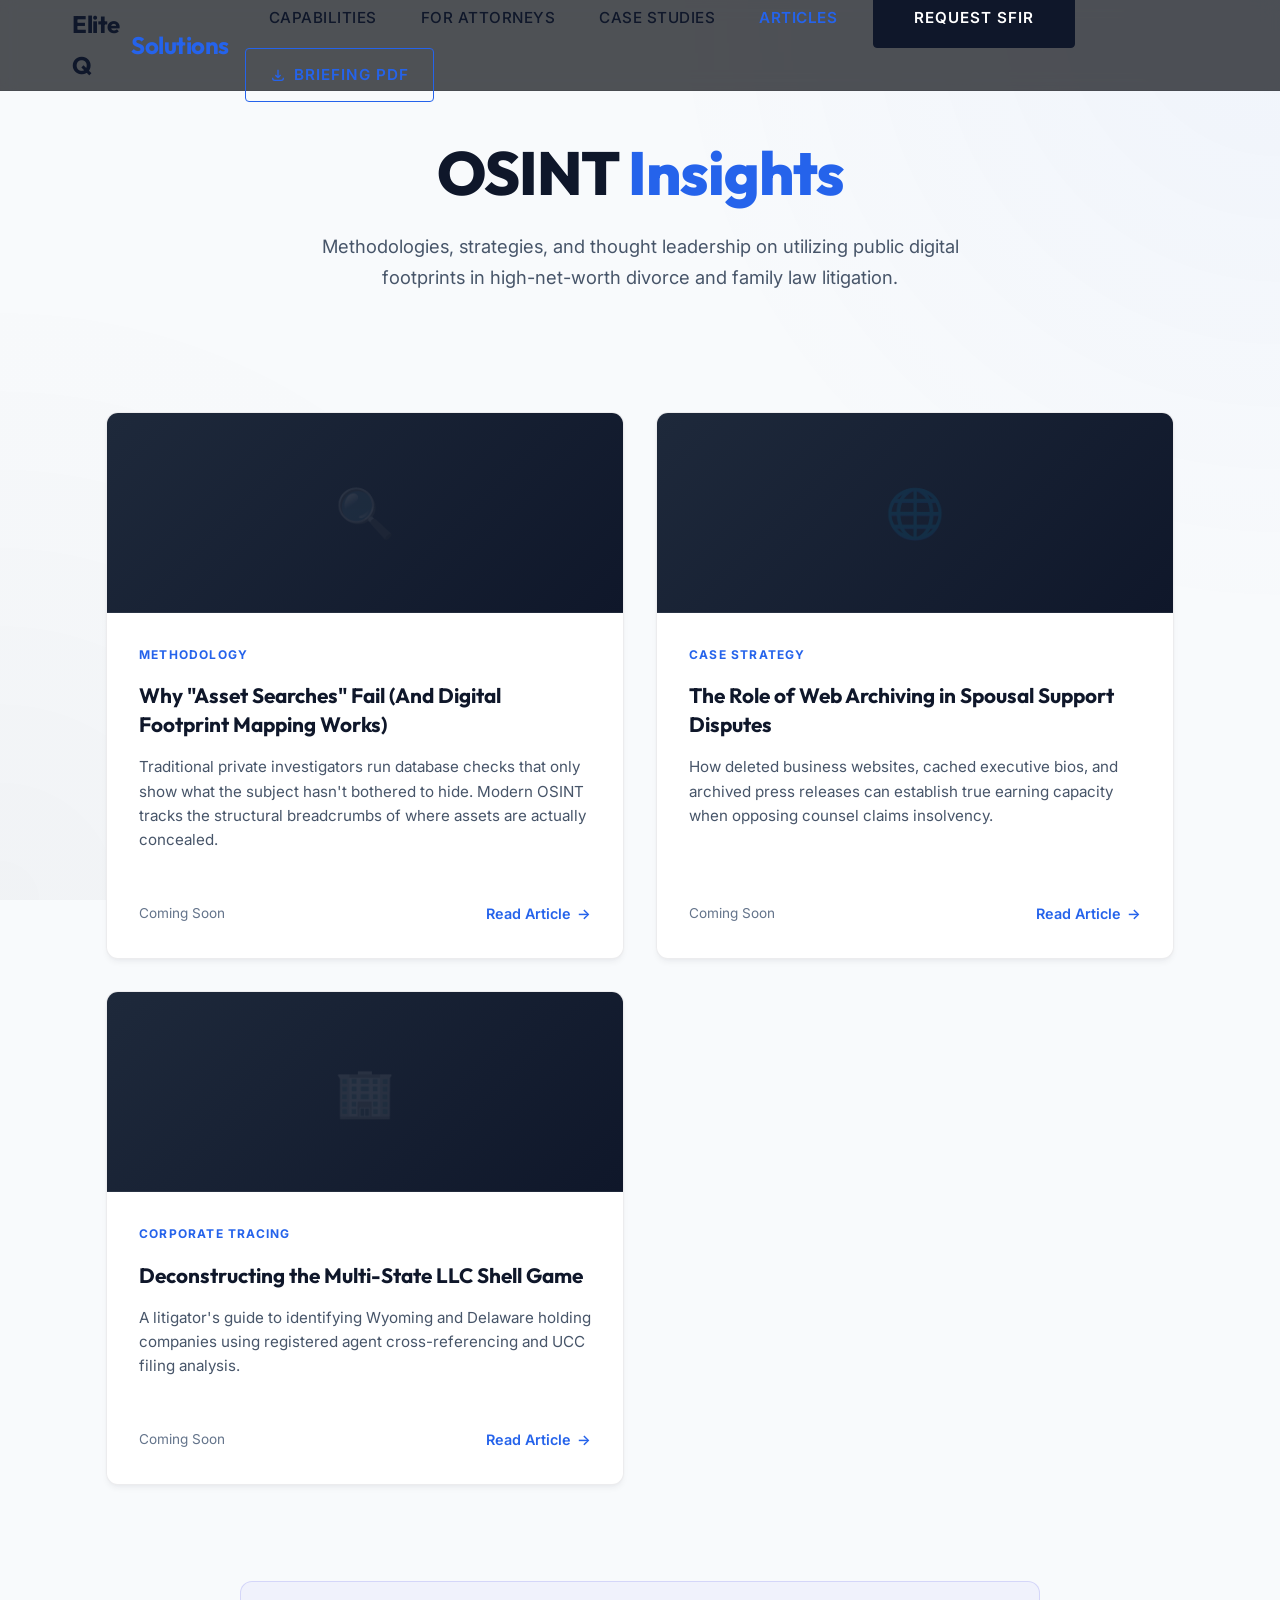
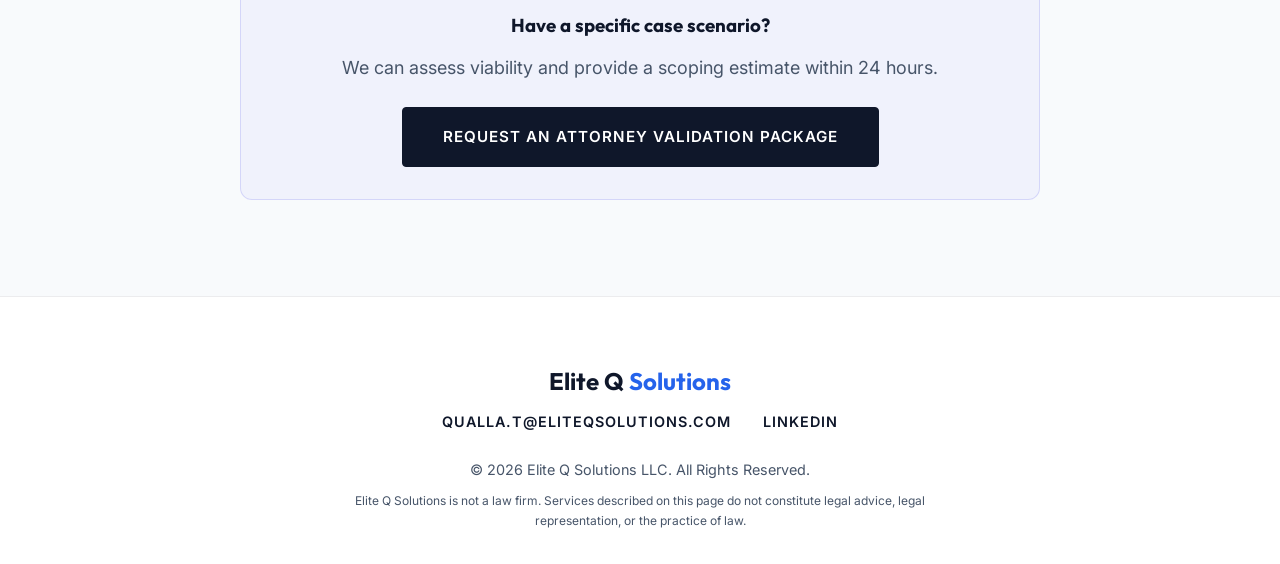
==== articles.html @ aae47a3d "Add Case Studies and Articles pages with global navigation update" ====
<!DOCTYPE html>
<html lang="en">
<head>
    <meta charset="UTF-8">
    <meta name="viewport" content="width=device-width, initial-scale=1.0">
    <title>Elite Q Solutions | Articles & Insights</title>
    <meta name="description" content="Insights, strategies, and methodologies on forensic OSINT, digital footprint mapping, and pre-litigation asset discovery for family law attorneys.">
    <meta name="robots" content="index, follow">
    <link rel="canonical" href="https://eliteqsolutions.com/articles.html">
    <meta property="og:type" content="website">
    <meta property="og:url" content="https://eliteqsolutions.com/articles.html">
    <meta property="og:title" content="Elite Q Solutions | Articles & Insights">
    <meta property="og:description" content="Insights, strategies, and methodologies on forensic OSINT, digital footprint mapping, and pre-litigation asset discovery.">
    <meta property="og:image" content="https://eliteqsolutions.com/images/EliteLogo.jpg">
    <link rel="preconnect" href="https://fonts.googleapis.com">
    <link href="https://fonts.googleapis.com/css2?family=Inter:wght@300;400;500;600;700&family=Outfit:wght@400;500;600;700;800&display=swap" rel="stylesheet">
    <link rel="stylesheet" href="styles.css">
    <style>
        .page-hero { padding: 140px 0 80px; text-align: center; }
        .page-hero h1 { font-size: clamp(2.5rem, 5vw, 3.8rem); line-height: 1.1; font-weight: 800; color: var(--text-main); margin-bottom: 1.5rem; letter-spacing: -1px; }
        .page-hero .sub { font-size: 1.15rem; color: var(--text-muted); max-width: 660px; margin: 0 auto 2.4rem; line-height: 1.7; }
        
        .articles-grid { display: grid; grid-template-columns: repeat(auto-fill, minmax(350px, 1fr)); gap: 2rem; max-width: 1100px; margin: 0 auto 6rem; padding: 0 1rem; }
        
        .article-card { background: var(--bg-surface); border: 1px solid var(--glass-border); border-radius: 12px; overflow: hidden; transition: all 0.3s ease; box-shadow: var(--card-shadow); display: flex; flex-direction: column; }
        .article-card:hover { transform: translateY(-5px); border-color: rgba(99,102,241,0.5); box-shadow: 0 15px 30px rgba(0,0,0,0.3); }
        
        .article-img { height: 200px; background: linear-gradient(135deg, #1e293b 0%, #0f172a 100%); display: flex; align-items: center; justify-content: center; font-size: 3rem; color: rgba(255,255,255,0.1); border-bottom: 1px solid rgba(255,255,255,0.05); }
        .article-content { padding: 2rem; flex-grow: 1; display: flex; flex-direction: column; }
        
        .article-tag { font-size: 0.75rem; font-weight: 700; color: var(--accent-primary); text-transform: uppercase; letter-spacing: 0.1em; margin-bottom: 1rem; }
        .article-title { font-size: 1.3rem; font-weight: 700; color: var(--accent-secondary); margin-bottom: 1rem; line-height: 1.4; }
        .article-excerpt { font-size: 0.95rem; color: var(--text-muted); line-height: 1.6; margin-bottom: 1.5rem; flex-grow: 1; }
        
        .article-footer { display: flex; justify-content: space-between; align-items: center; padding-top: 1.5rem; border-top: 1px solid rgba(255,255,255,0.05); margin-top: auto; }
        .article-date { font-size: 0.85rem; color: #64748b; }
        .read-more { font-size: 0.9rem; font-weight: 600; color: var(--accent-primary); text-decoration: none; display: flex; align-items: center; gap: 0.4rem; transition: gap 0.2s; }
        .article-card:hover .read-more { gap: 0.6rem; }
        
        .coming-soon-badge { display: inline-block; background: rgba(255,255,255,0.1); color: #fff; font-size: 0.7rem; padding: 0.2rem 0.6rem; border-radius: 999px; margin-left: 0.5rem; vertical-align: middle; }
    </style>
</head>
<body>
    <header class="glass-nav">
        <div class="container nav-content">
            <a href="/" class="logo" style="font-family: var(--font-heading); font-size: 1.5rem; font-weight: 700; color: var(--text-main); letter-spacing: -0.5px; text-decoration: none;">
                Elite Q <span style="color: var(--accent-primary);">Solutions</span>
            </a>
            <nav>
                <a href="/#services">Capabilities</a>
                <a href="attorneys.html">For Attorneys</a>
                <a href="case-studies.html">Case Studies</a>
                <a href="articles.html" style="color: var(--accent-primary); font-weight: 600;">Articles</a>
                <a href="#contact" class="btn-primary" style="margin-left: 2rem;">Request SFIR</a>
                <a href="Family_Law_OSINT_Briefing.html" target="_blank" class="btn-secondary" style="margin-left: 1rem; border: 1px solid var(--accent-primary); color: var(--accent-primary); padding: 0.8rem 1.5rem; display: inline-flex; align-items: center; gap: 0.5rem;">
                    <svg width="16" height="16" fill="none" stroke="currentColor" stroke-width="2" viewBox="0 0 24 24"><path d="M4 16v1a3 3 0 003 3h10a3 3 0 003-3v-1m-4-4l-4 4m0 0l-4-4m4 4V4"></path></svg>
                    Briefing PDF
                </a>
            </nav>
        </div>
    </header>

    <main>
        <section class="page-hero">
            <div class="container">
                <h1>OSINT <span class="highlight">Insights</span></h1>
                <p class="sub">Methodologies, strategies, and thought leadership on utilizing public digital footprints in high-net-worth divorce and family law litigation.</p>
            </div>
        </section>

        <section class="articles-grid">
            <!-- Article 1 -->
            <article class="article-card">
                <div class="article-img">🔍</div>
                <div class="article-content">
                    <div class="article-tag">Methodology</div>
                    <h2 class="article-title">Why "Asset Searches" Fail (And Digital Footprint Mapping Works)</h2>
                    <p class="article-excerpt">Traditional private investigators run database checks that only show what the subject hasn't bothered to hide. Modern OSINT tracks the structural breadcrumbs of where assets are actually concealed.</p>
                    <div class="article-footer">
                        <span class="article-date">Coming Soon</span>
                        <a href="#" class="read-more">Read Article <span>→</span></a>
                    </div>
                </div>
            </article>

            <!-- Article 2 -->
            <article class="article-card">
                <div class="article-img">🌐</div>
                <div class="article-content">
                    <div class="article-tag">Case Strategy</div>
                    <h2 class="article-title">The Role of Web Archiving in Spousal Support Disputes</h2>
                    <p class="article-excerpt">How deleted business websites, cached executive bios, and archived press releases can establish true earning capacity when opposing counsel claims insolvency.</p>
                    <div class="article-footer">
                        <span class="article-date">Coming Soon</span>
                        <a href="#" class="read-more">Read Article <span>→</span></a>
                    </div>
                </div>
            </article>

            <!-- Article 3 -->
            <article class="article-card">
                <div class="article-img">🏢</div>
                <div class="article-content">
                    <div class="article-tag">Corporate Tracing</div>
                    <h2 class="article-title">Deconstructing the Multi-State LLC Shell Game</h2>
                    <p class="article-excerpt">A litigator's guide to identifying Wyoming and Delaware holding companies using registered agent cross-referencing and UCC filing analysis.</p>
                    <div class="article-footer">
                        <span class="article-date">Coming Soon</span>
                        <a href="#" class="read-more">Read Article <span>→</span></a>
                    </div>
                </div>
            </article>
        </section>
        
        <div style="text-align: center; margin: 0 auto 6rem; padding: 2rem; background: rgba(99,102,241,0.05); max-width: 800px; border-radius: 12px; border: 1px solid rgba(99,102,241,0.2);">
            <h3 style="color: var(--accent-secondary); margin-bottom: 1rem;">Have a specific case scenario?</h3>
            <p style="color: var(--text-muted); margin-bottom: 1.5rem;">We can assess viability and provide a scoping estimate within 24 hours.</p>
            <a href="attorneys.html" class="btn-primary">Request an Attorney Validation Package</a>
        </div>
    </main>

    <footer>
        <div class="container footer-content">
            <div class="footer-logo" style="font-family: var(--font-heading); font-weight: bold; margin-bottom: 0.5rem; font-size: 1.5rem; color: var(--text-main);">
                Elite Q <span style="color: var(--accent-primary);">Solutions</span>
            </div>
            <div class="social-links" style="display: flex; justify-content: center; gap: 2rem; margin-bottom: 1.5rem;">
                <a href="mailto:qualla.t@eliteqsolutions.com" style="color: var(--accent-secondary); font-weight: 600; text-decoration: none;">qualla.t@eliteqsolutions.com</a>
                <a href="https://linkedin.com/in/qualla-t" target="_blank" rel="noopener" aria-label="LinkedIn" style="color: var(--accent-secondary); font-weight: 600; text-decoration: none;">LinkedIn</a>
            </div>
            <p>&copy; 2026 Elite Q Solutions LLC. All Rights Reserved.</p>
            <p style="font-size:0.75rem;color:#475569;margin-top:0.5rem;max-width:600px;margin-left:auto;margin-right:auto;">Elite Q Solutions is not a law firm. Services described on this page do not constitute legal advice, legal representation, or the practice of law.</p>
        </div>
    </footer>
    <script src="script.js"></script>
</body>
</html>
---- styles.css ----
@import url('https://fonts.googleapis.com/css2?family=Inter:wght@300;400;500;600;700&family=Outfit:wght@400;500;600;700;800&display=swap');

/* =========================================
   Elite Q Solutions - Sleek Modern Design
   ========================================= */

:root {
    /* Color Palette - Modern Professional */
    --bg-base: #f8fafc;
    --bg-surface: #ffffff;
    --bg-alt: #f1f5f9;
    
    --text-main: #0f172a;
    --text-muted: #475569;
    
    --accent-primary: #2563eb; /* Royal Blue */
    --accent-secondary: #0f172a; /* Deep Slate */
    --alert-red: #dc2626;
    
    /* Shadows & Borders */
    --glass-border: rgba(15, 23, 42, 0.08);
    --soft-shadow: 0 10px 40px -10px rgba(15, 23, 42, 0.08);
    --card-shadow: 0 4px 6px -1px rgba(15, 23, 42, 0.05), 0 2px 4px -1px rgba(15, 23, 42, 0.03);
    
    /* Typography */
    --font-heading: 'Outfit', sans-serif;
    --font-body: 'Inter', sans-serif;
}

* {
    margin: 0;
    padding: 0;
    box-sizing: border-box;
}

body {
    background-color: var(--bg-base);
    color: var(--text-main);
    font-family: var(--font-body);
    line-height: 1.7;
    overflow-x: hidden;
    -webkit-font-smoothing: antialiased;
}

/* Background Effects - Sleek abstract */
body::before {
    content: '';
    position: fixed;
    top: 0; left: 0; right: 0; bottom: 0;
    background: radial-gradient(circle at top right, rgba(37, 99, 235, 0.04), transparent 40%),
                radial-gradient(circle at bottom left, rgba(15, 23, 42, 0.03), transparent 40%);
    z-index: -2;
    pointer-events: none;
}

/* Typography & Layout */
.container {
    max-width: 1200px;
    margin: 0 auto;
    padding: 0 2rem;
}

h1, h2, h3, h4 {
    font-family: var(--font-heading);
    line-height: 1.2;
    color: var(--accent-secondary);
}

h1 {
    font-size: clamp(2.5rem, 5vw, 4.5rem);
    font-weight: 700;
    letter-spacing: -0.5px;
    margin-bottom: 1.5rem;
}

h2 {
    font-size: clamp(2rem, 4vw, 3rem);
    font-weight: 600;
    margin-bottom: 1.5rem;
}

p {
    font-size: 1.125rem;
    color: var(--text-muted);
}

.highlight {
    color: var(--accent-primary);
}

/* Navigation */
.glass-nav {
    position: fixed;
    top: 0; left: 0; right: 0;
    background: rgba(255, 255, 255, 0.95);
    backdrop-filter: blur(8px);
    -webkit-backdrop-filter: blur(8px);
    border-bottom: 1px solid var(--glass-border);
    z-index: 1000;
    transition: all 0.3s ease;
}

.nav-content {
    display: flex;
    justify-content: space-between;
    align-items: center;
    height: 90px;
}

.logo {
    display: flex;
    align-items: center;
    text-decoration: none;
    font-family: var(--font-heading);
    font-size: 1.5rem;
    font-weight: 700;
    color: var(--accent-secondary);
    letter-spacing: 1px;
}

.logo span {
    color: var(--accent-primary);
}

nav a {
    color: var(--text-main);
    text-decoration: none;
    margin-left: 2.5rem;
    font-size: 0.95rem;
    font-weight: 500;
    letter-spacing: 0.5px;
    transition: color 0.3s ease;
    text-transform: uppercase;
}

nav a:hover {
    color: var(--accent-primary);
}

/* Buttons */
.btn-primary, .btn-secondary {
    display: inline-block;
    padding: 1rem 2.5rem;
    border-radius: 4px;
    font-weight: 600;
    font-size: 0.95rem;
    text-transform: uppercase;
    letter-spacing: 1px;
    text-decoration: none;
    transition: all 0.4s ease;
    cursor: pointer;
    border: none;
}

.btn-primary {
    background: var(--accent-secondary);
    color: #ffffff;
    border: 1px solid var(--accent-secondary);
}

.btn-primary:hover {
    background: var(--accent-primary);
    border-color: var(--accent-primary);
    transform: translateY(-2px);
    box-shadow: 0 10px 20px rgba(37, 99, 235, 0.2);
}

.btn-secondary {
    background: transparent;
    color: var(--accent-secondary);
    border: 1px solid var(--accent-secondary);
}

.btn-secondary:hover {
    background: var(--bg-alt);
}

.w-100 {
    width: 100%;
}

/* Hero Section */
.hero {
    min-height: 100vh;
    display: flex;
    align-items: center;
    gap: 4rem;
    padding-top: 120px;
    padding-bottom: 4rem;
}

.hero-text {
    flex: 1;
}

.hero-text p {
    font-size: 1.25rem;
    margin-bottom: 2.5rem;
    max-width: 550px;
}

.hero-actions {
    display: flex;
    gap: 1rem;
}

/* Hero Visual replacement - Clean Abstract Stack */
.hero-visual {
    flex: 1;
    position: relative;
    display: flex;
    justify-content: center;
    align-items: center;
}

.doc-stack {
    position: relative;
    width: 100%;
    max-width: 450px;
    height: 500px;
}

.doc-card {
    position: absolute;
    width: 85%;
    height: 350px;
    background: #fff;
    border: 1px solid var(--glass-border);
    border-radius: 8px;
    box-shadow: var(--soft-shadow);
    padding: 2rem;
    transition: transform 0.8s cubic-bezier(0.16, 1, 0.3, 1);
}

.doc-card-1 {
    top: 0; left: 0;
    transform: rotate(-3deg);
    z-index: 1;
    background: var(--bg-alt);
}

.doc-card-2 {
    top: 40px; left: 5%;
    transform: rotate(2deg);
    z-index: 2;
}

.doc-card-3 {
    top: 80px; left: 10%;
    z-index: 3;
    border-top: 4px solid var(--accent-primary);
}

.doc-line {
    height: 8px;
    background: var(--bg-alt);
    border-radius: 4px;
    margin-bottom: 1rem;
}

.doc-line.accent {
    background: rgba(37, 99, 235, 0.2);
    width: 40%;
}

/* About / Accreditations */
.about {
    padding: 4rem 2rem 6rem;
    background: var(--bg-alt);
}

.about-card {
    max-width: 900px;
    margin: 0 auto;
    text-align: center;
}

.about-card p {
    font-size: 1.25rem;
    color: var(--accent-secondary);
    margin-bottom: 3rem;
    font-family: var(--font-heading);
}

.badges {
    display: flex;
    justify-content: center;
    align-items: center;
    gap: 3rem;
    flex-wrap: wrap;
    opacity: 0.8;
    filter: grayscale(100%);
    transition: filter 0.5s ease;
}

.badges:hover {
    filter: grayscale(0%);
}

.badge-item {
    font-family: var(--font-heading);
    font-size: 1.2rem;
    color: var(--accent-secondary);
    font-weight: 700;
    display: flex;
    flex-direction: column;
    align-items: center;
    gap: 0.5rem;
}

.badge-item span {
    font-family: var(--font-body);
    font-size: 0.75rem;
    text-transform: uppercase;
    letter-spacing: 1px;
    color: var(--text-muted);
}

/* Services / Features */
.services {
    padding: 8rem 2rem;
}

.section-title {
    font-size: 3rem;
    margin-bottom: 1rem;
    text-align: center;
}

.section-subtitle {
    text-align: center;
    max-width: 600px;
    margin: 0 auto 4rem;
}

.grid {
    display: grid;
    grid-template-columns: repeat(auto-fit, minmax(320px, 1fr));
    gap: 2.5rem;
}

.service-card {
    background: var(--bg-surface);
    padding: 3rem 2.5rem;
    border-radius: 8px;
    border: 1px solid var(--glass-border);
    box-shadow: var(--card-shadow);
    transition: all 0.4s ease;
}

.service-card:hover {
    transform: translateY(-8px);
    box-shadow: var(--soft-shadow);
    border-top: 3px solid var(--accent-primary);
}

.icon {
    font-size: 2.5rem;
    margin-bottom: 1.5rem;
    color: var(--accent-primary);
}

.service-card h3 {
    margin-bottom: 1rem;
    font-size: 1.5rem;
}

/* Methodology */
.methodology {
    padding: 8rem 0;
    background: var(--accent-secondary);
    color: #fff;
}

.methodology h2, .methodology h3, .methodology .large-text {
    color: #fff;
}

.methodology-content {
    max-width: 800px;
    margin: 0 auto;
}

.large-text {
    font-size: 1.75rem;
    text-align: center;
    margin-bottom: 4rem;
    font-family: var(--font-heading);
}

.truth-list {
    list-style: none;
}

.truth-list li {
    margin-bottom: 2rem;
    padding-left: 3rem;
    position: relative;
    font-size: 1.15rem;
    color: rgba(255,255,255,0.8);
    background: rgba(255,255,255,0.03);
    padding: 1.5rem 1.5rem 1.5rem 3.5rem;
    border-radius: 8px;
    border-left: 4px solid var(--accent-primary);
}

.truth-list li::before {
    content: '';
}

.truth-list li strong {
    color: #fff;
    display: block;
    margin-bottom: 0.5rem;
    font-family: var(--font-heading);
    font-size: 1.25rem;
}

/* Credibility Stats Bar */
.stats-bar {
    padding: 5rem 0;
    background: var(--bg-surface);
    border-bottom: 1px solid var(--glass-border);
}

.stats-grid {
    display: flex;
    justify-content: space-around;
    flex-wrap: wrap;
    gap: 2rem;
}

.stat-item {
    text-align: center;
}

.stat-number {
    display: block;
    font-family: var(--font-heading);
    font-size: 3rem;
    color: var(--accent-secondary);
    margin-bottom: 0.5rem;
}

.stat-label {
    display: block;
    font-size: 0.85rem;
    color: var(--accent-primary);
    text-transform: uppercase;
    letter-spacing: 2px;
    font-weight: 600;
}

/* Insights / Articles */
.insights {
    padding: 8rem 2rem;
    background: var(--bg-alt);
}

.article-card {
    background: #fff;
    border-radius: 8px;
    overflow: hidden;
    box-shadow: var(--card-shadow);
    transition: all 0.3s ease;
}

.article-card:hover {
    box-shadow: var(--soft-shadow);
    transform: translateY(-5px);
}

.article-img {
    height: 200px;
    background: var(--accent-secondary);
    display: flex;
    align-items: center;
    justify-content: center;
    color: var(--accent-primary);
    font-family: var(--font-heading);
    font-size: 1.5rem;
}

.article-content {
    padding: 2rem;
}

.article-meta {
    font-size: 0.8rem;
    color: var(--accent-primary);
    text-transform: uppercase;
    letter-spacing: 1px;
    margin-bottom: 1rem;
    font-weight: 600;
}

.article-title {
    font-size: 1.3rem;
    margin-bottom: 1rem;
}

.article-link {
    color: var(--accent-secondary);
    font-weight: 600;
    text-decoration: none;
    font-size: 0.9rem;
    text-transform: uppercase;
    letter-spacing: 1px;
    display: inline-block;
    margin-top: 1rem;
    border-bottom: 1px solid var(--accent-primary);
}

/* CTA & Contact */
.cta-section {
    padding: 8rem 2rem;
    display: flex;
    justify-content: center;
    background: var(--bg-surface);
}

.cta-card {
    padding: 4rem;
    width: 100%;
    max-width: 700px;
    text-align: center;
    background: #fff;
    border: 1px solid var(--glass-border);
    border-radius: 8px;
    box-shadow: var(--soft-shadow);
}

.cta-card h2 {
    margin-bottom: 1rem;
}

.contact-form {
    display: flex;
    flex-direction: column;
    gap: 1.5rem;
    margin-top: 2rem;
}

input, textarea {
    width: 100%;
    padding: 1.2rem;
    background: var(--bg-alt);
    border: 1px solid var(--glass-border);
    border-radius: 4px;
    color: var(--text-main);
    font-family: var(--font-body);
    transition: all 0.3s ease;
    font-size: 1rem;
}

input:focus, textarea:focus {
    outline: none;
    border-color: var(--accent-primary);
    background: #fff;
    box-shadow: 0 0 0 3px rgba(37, 99, 235, 0.1);
}

.disclaimer {
    margin-top: 1.5rem;
    font-size: 0.85rem;
    color: var(--text-muted);
}

/* Footer */
footer {
    padding: 4rem 2rem 2rem;
    text-align: center;
    border-top: 1px solid var(--glass-border);
    background: var(--bg-surface);
}

.social-links {
    display: flex;
    justify-content: center;
    gap: 2rem;
    margin-bottom: 2rem;
}

.social-links a {
    color: var(--accent-secondary);
    text-decoration: none;
    font-size: 0.9rem;
    font-weight: 600;
    text-transform: uppercase;
    letter-spacing: 1px;
    transition: color 0.3s ease;
}

.social-links a:hover {
    color: var(--accent-primary);
}

footer p {
    color: var(--text-muted);
    font-size: 0.9rem;
}

/* Responsive */
@media (max-width: 768px) {
    .hero {
        flex-direction: column;
        text-align: center;
        padding-top: 140px;
    }
    
    .hero-actions {
        justify-content: center;
    }
    
    .doc-stack {
        display: none; /* Hide visual on mobile for clean text */
    }
    
    nav {
        display: none;
    }
    
    .cta-card {
        padding: 2rem;
    }

    .stats-grid {
        flex-direction: column;
        gap: 2.5rem;
    }
}
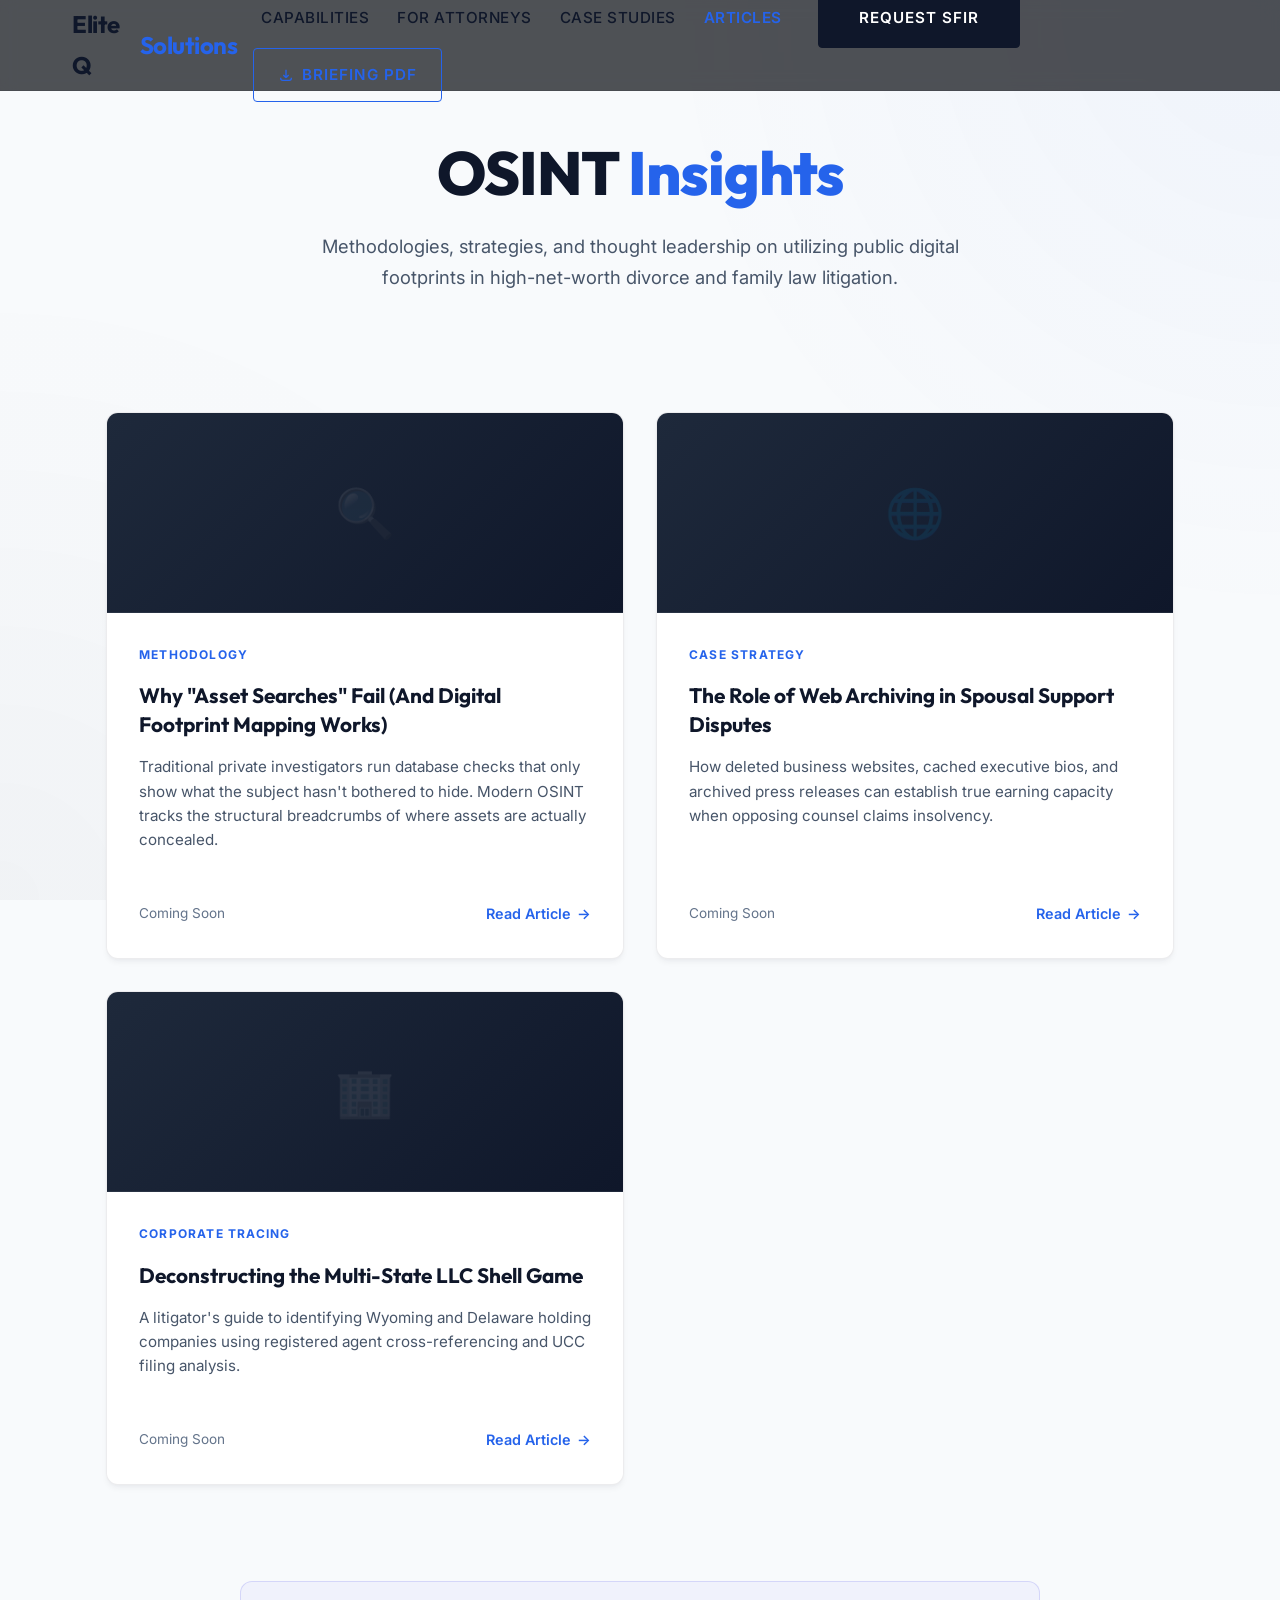
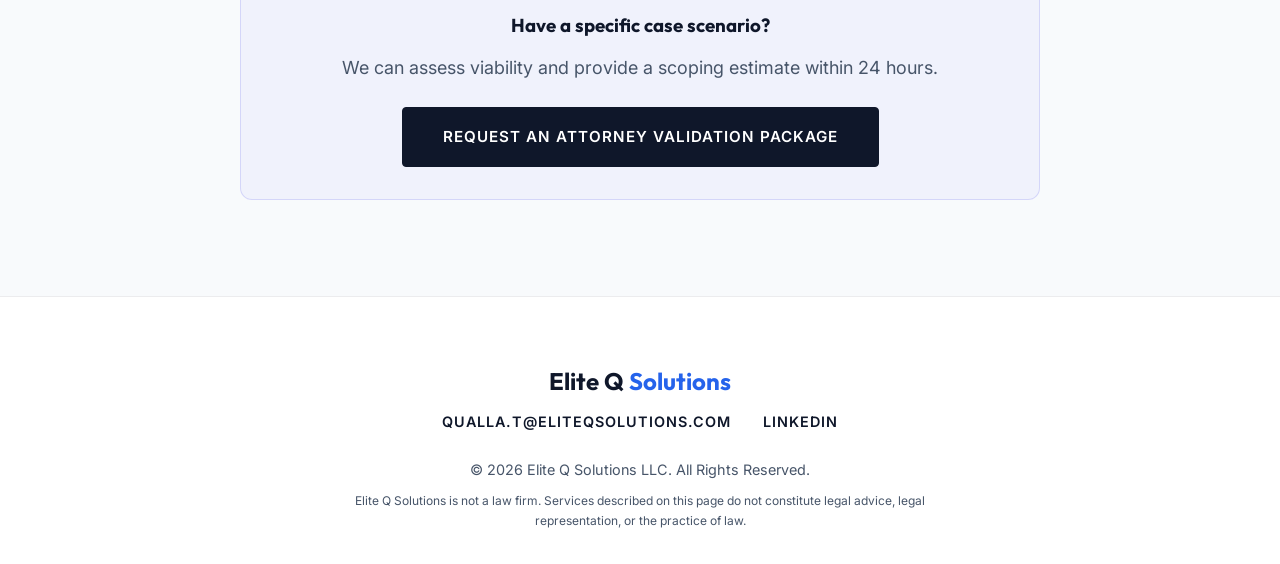
==== commit 5cf088be: "feat: integrate secure jotform payment and intake rails" ====
--- a/articles.html
+++ b/articles.html
@@ -51,7 +51,7 @@
                 <a href="attorneys.html">For Attorneys</a>
                 <a href="case-studies.html">Case Studies</a>
                 <a href="articles.html" style="color: var(--accent-primary); font-weight: 600;">Articles</a>
-                <a href="#contact" class="btn-primary" style="margin-left: 2rem;">Request SFIR</a>
+                <a href="intake.html" class="btn-primary" style="margin-left: 2rem;">Request SFIR</a>
                 <a href="Family_Law_OSINT_Briefing.html" target="_blank" class="btn-secondary" style="margin-left: 1rem; border: 1px solid var(--accent-primary); color: var(--accent-primary); padding: 0.8rem 1.5rem; display: inline-flex; align-items: center; gap: 0.5rem;">
                     <svg width="16" height="16" fill="none" stroke="currentColor" stroke-width="2" viewBox="0 0 24 24"><path d="M4 16v1a3 3 0 003 3h10a3 3 0 003-3v-1m-4-4l-4 4m0 0l-4-4m4 4V4"></path></svg>
                     Briefing PDF
--- a/styles.css
+++ b/styles.css
@@ -125,7 +125,7 @@
 nav a {
     color: var(--text-main);
     text-decoration: none;
-    margin-left: 2.5rem;
+    margin-left: 1.5rem;
     font-size: 0.95rem;
     font-weight: 500;
     letter-spacing: 0.5px;
@@ -617,7 +617,28 @@
     }
     
     nav {
-        display: none;
+        display: flex;
+        flex-wrap: wrap;
+        justify-content: center;
+        gap: 1rem;
+        margin-top: 1rem;
+    }
+    
+    nav a {
+        margin-left: 0;
+        font-size: 0.85rem;
+    }
+    
+    .nav-content {
+        height: auto;
+        flex-direction: column;
+        padding: 1rem 0;
+    }
+    
+    .btn-primary, .btn-secondary {
+        margin-left: 0 !important;
+        margin-top: 0.5rem;
+        padding: 0.8rem 1.5rem;
     }
     
     .cta-card {
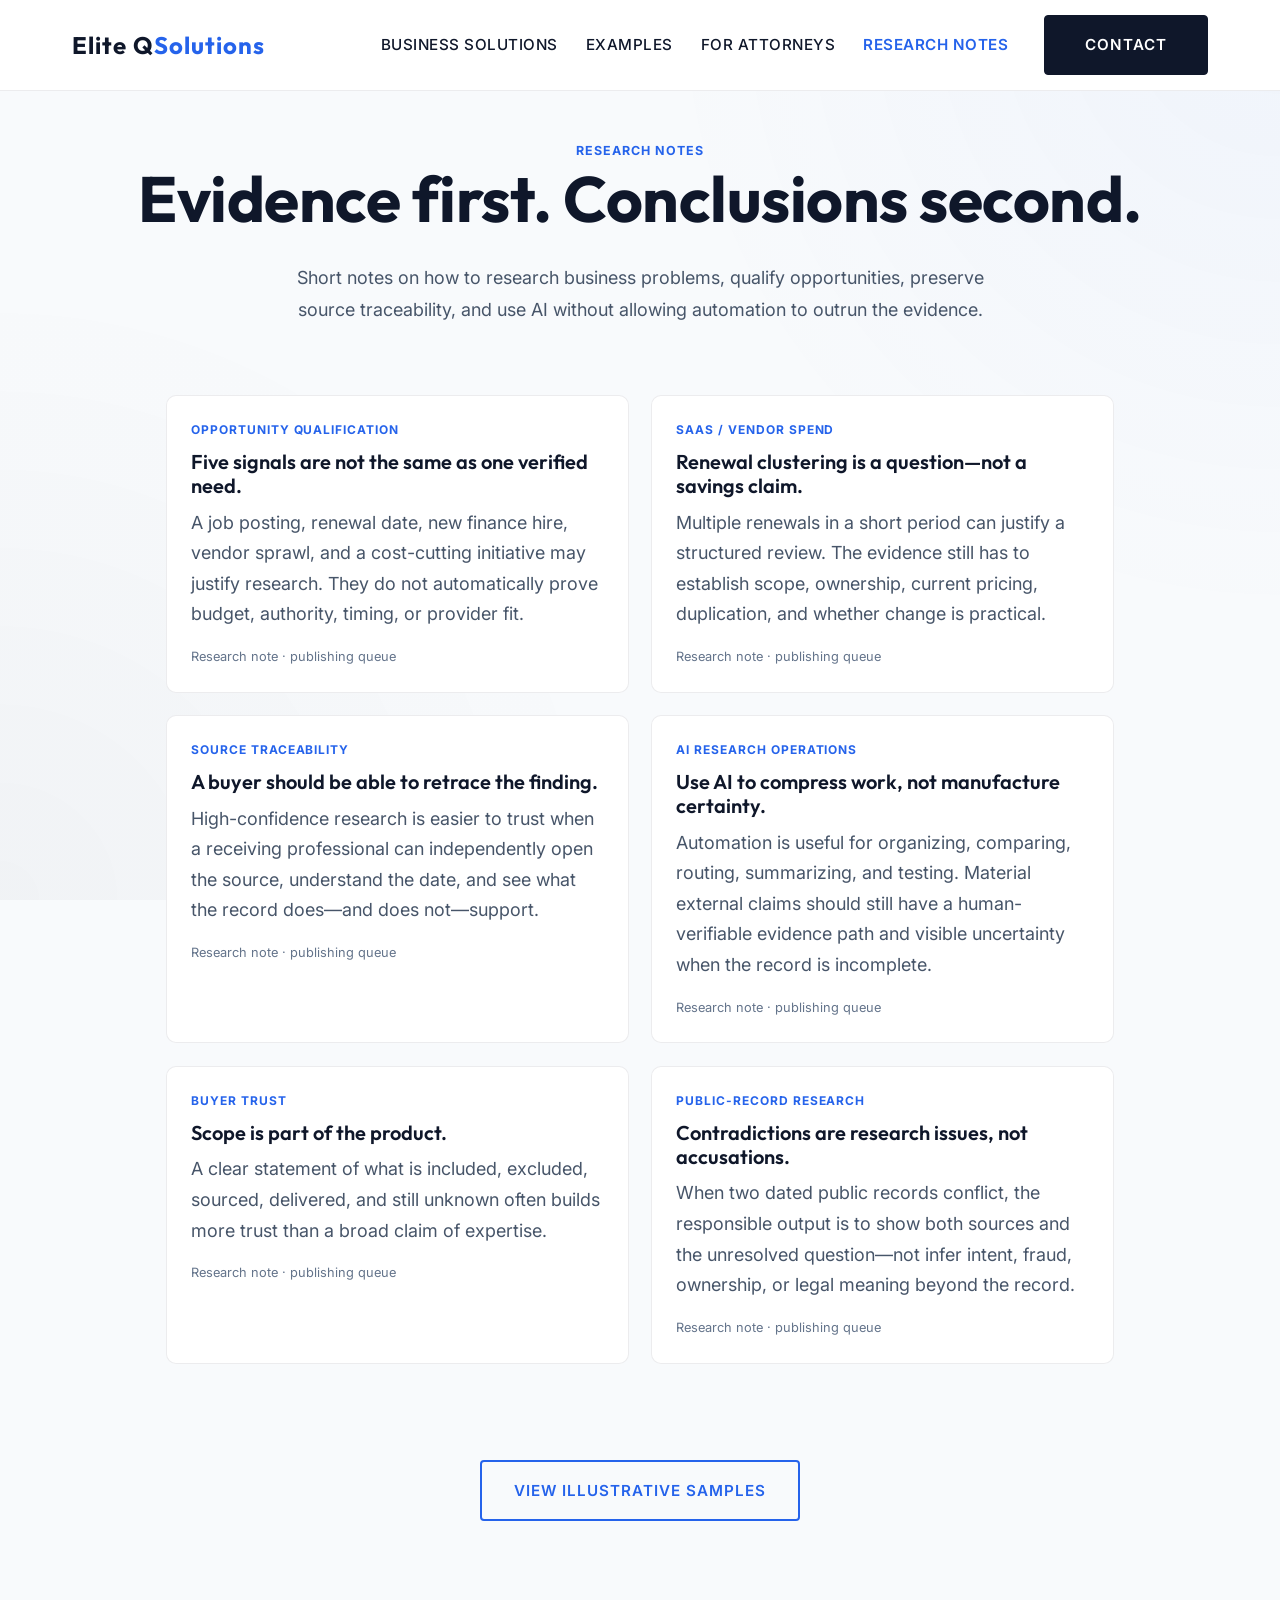
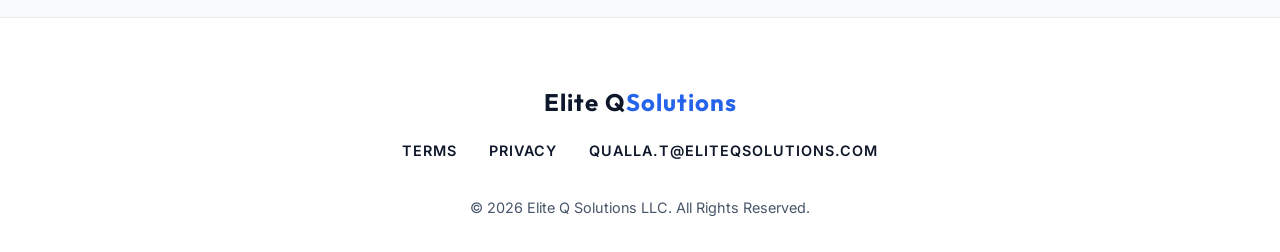
==== commit cfab94db: "Replace stale forensic positioning with buyer trust proof" ====
--- a/articles.html
+++ b/articles.html
@@ -1,137 +1,61 @@
 <!DOCTYPE html>
 <html lang="en">
 <head>
-    <meta charset="UTF-8">
-    <meta name="viewport" content="width=device-width, initial-scale=1.0">
-    <title>Elite Q Solutions | Articles & Insights</title>
-    <meta name="description" content="Insights, strategies, and methodologies on forensic OSINT, digital footprint mapping, and pre-litigation asset discovery for family law attorneys.">
-    <meta name="robots" content="index, follow">
-    <link rel="canonical" href="https://eliteqsolutions.com/articles.html">
-    <meta property="og:type" content="website">
-    <meta property="og:url" content="https://eliteqsolutions.com/articles.html">
-    <meta property="og:title" content="Elite Q Solutions | Articles & Insights">
-    <meta property="og:description" content="Insights, strategies, and methodologies on forensic OSINT, digital footprint mapping, and pre-litigation asset discovery.">
-    <meta property="og:image" content="https://eliteqsolutions.com/images/EliteLogo.jpg">
-    <link rel="preconnect" href="https://fonts.googleapis.com">
-    <link href="https://fonts.googleapis.com/css2?family=Inter:wght@300;400;500;600;700&family=Outfit:wght@400;500;600;700;800&display=swap" rel="stylesheet">
-    <link rel="stylesheet" href="styles.css">
-    <style>
-        .page-hero { padding: 140px 0 80px; text-align: center; }
-        .page-hero h1 { font-size: clamp(2.5rem, 5vw, 3.8rem); line-height: 1.1; font-weight: 800; color: var(--text-main); margin-bottom: 1.5rem; letter-spacing: -1px; }
-        .page-hero .sub { font-size: 1.15rem; color: var(--text-muted); max-width: 660px; margin: 0 auto 2.4rem; line-height: 1.7; }
-        
-        .articles-grid { display: grid; grid-template-columns: repeat(auto-fill, minmax(350px, 1fr)); gap: 2rem; max-width: 1100px; margin: 0 auto 6rem; padding: 0 1rem; }
-        
-        .article-card { background: var(--bg-surface); border: 1px solid var(--glass-border); border-radius: 12px; overflow: hidden; transition: all 0.3s ease; box-shadow: var(--card-shadow); display: flex; flex-direction: column; }
-        .article-card:hover { transform: translateY(-5px); border-color: rgba(99,102,241,0.5); box-shadow: 0 15px 30px rgba(0,0,0,0.3); }
-        
-        .article-img { height: 200px; background: linear-gradient(135deg, #1e293b 0%, #0f172a 100%); display: flex; align-items: center; justify-content: center; font-size: 3rem; color: rgba(255,255,255,0.1); border-bottom: 1px solid rgba(255,255,255,0.05); }
-        .article-content { padding: 2rem; flex-grow: 1; display: flex; flex-direction: column; }
-        
-        .article-tag { font-size: 0.75rem; font-weight: 700; color: var(--accent-primary); text-transform: uppercase; letter-spacing: 0.1em; margin-bottom: 1rem; }
-        .article-title { font-size: 1.3rem; font-weight: 700; color: var(--accent-secondary); margin-bottom: 1rem; line-height: 1.4; }
-        .article-excerpt { font-size: 0.95rem; color: var(--text-muted); line-height: 1.6; margin-bottom: 1.5rem; flex-grow: 1; }
-        
-        .article-footer { display: flex; justify-content: space-between; align-items: center; padding-top: 1.5rem; border-top: 1px solid rgba(255,255,255,0.05); margin-top: auto; }
-        .article-date { font-size: 0.85rem; color: #64748b; }
-        .read-more { font-size: 0.9rem; font-weight: 600; color: var(--accent-primary); text-decoration: none; display: flex; align-items: center; gap: 0.4rem; transition: gap 0.2s; }
-        .article-card:hover .read-more { gap: 0.6rem; }
-        
-        .coming-soon-badge { display: inline-block; background: rgba(255,255,255,0.1); color: #fff; font-size: 0.7rem; padding: 0.2rem 0.6rem; border-radius: 999px; margin-left: 0.5rem; vertical-align: middle; }
-    </style>
-</head>
-<body>
-    <header class="glass-nav">
-        <div class="container nav-content">
-            <a href="/" class="logo" style="font-family: var(--font-heading); font-size: 1.5rem; font-weight: 700; color: var(--text-main); letter-spacing: -0.5px; text-decoration: none;">
-                Elite Q <span style="color: var(--accent-primary);">Solutions</span>
-            </a>
-            <nav>
-                <a href="/#services">Capabilities</a>
-                <a href="attorneys.html">For Attorneys</a>
-                <a href="case-studies.html">Case Studies</a>
-                <a href="articles.html" style="color: var(--accent-primary); font-weight: 600;">Articles</a>
-                <a href="intake.html" class="btn-primary" style="margin-left: 2rem;">Request SFIR</a>
-                <a href="Family_Law_OSINT_Briefing.html" target="_blank" class="btn-secondary" style="margin-left: 1rem; border: 1px solid var(--accent-primary); color: var(--accent-primary); padding: 0.8rem 1.5rem; display: inline-flex; align-items: center; gap: 0.5rem;">
-                    <svg width="16" height="16" fill="none" stroke="currentColor" stroke-width="2" viewBox="0 0 24 24"><path d="M4 16v1a3 3 0 003 3h10a3 3 0 003-3v-1m-4-4l-4 4m0 0l-4-4m4 4V4"></path></svg>
-                    Briefing PDF
-                </a>
-            </nav>
-        </div>
-    </header>
-
-    <main>
-        <section class="page-hero">
-            <div class="container">
-                <h1>OSINT <span class="highlight">Insights</span></h1>
-                <p class="sub">Methodologies, strategies, and thought leadership on utilizing public digital footprints in high-net-worth divorce and family law litigation.</p>
-            </div>
-        </section>
-
-        <section class="articles-grid">
-            <!-- Article 1 -->
-            <article class="article-card">
-                <div class="article-img">🔍</div>
-                <div class="article-content">
-                    <div class="article-tag">Methodology</div>
-                    <h2 class="article-title">Why "Asset Searches" Fail (And Digital Footprint Mapping Works)</h2>
-                    <p class="article-excerpt">Traditional private investigators run database checks that only show what the subject hasn't bothered to hide. Modern OSINT tracks the structural breadcrumbs of where assets are actually concealed.</p>
-                    <div class="article-footer">
-                        <span class="article-date">Coming Soon</span>
-                        <a href="#" class="read-more">Read Article <span>→</span></a>
-                    </div>
-                </div>
-            </article>
-
-            <!-- Article 2 -->
-            <article class="article-card">
-                <div class="article-img">🌐</div>
-                <div class="article-content">
-                    <div class="article-tag">Case Strategy</div>
-                    <h2 class="article-title">The Role of Web Archiving in Spousal Support Disputes</h2>
-                    <p class="article-excerpt">How deleted business websites, cached executive bios, and archived press releases can establish true earning capacity when opposing counsel claims insolvency.</p>
-                    <div class="article-footer">
-                        <span class="article-date">Coming Soon</span>
-                        <a href="#" class="read-more">Read Article <span>→</span></a>
-                    </div>
-                </div>
-            </article>
-
-            <!-- Article 3 -->
-            <article class="article-card">
-                <div class="article-img">🏢</div>
-                <div class="article-content">
-                    <div class="article-tag">Corporate Tracing</div>
-                    <h2 class="article-title">Deconstructing the Multi-State LLC Shell Game</h2>
-                    <p class="article-excerpt">A litigator's guide to identifying Wyoming and Delaware holding companies using registered agent cross-referencing and UCC filing analysis.</p>
-                    <div class="article-footer">
-                        <span class="article-date">Coming Soon</span>
-                        <a href="#" class="read-more">Read Article <span>→</span></a>
-                    </div>
-                </div>
-            </article>
-        </section>
-        
-        <div style="text-align: center; margin: 0 auto 6rem; padding: 2rem; background: rgba(99,102,241,0.05); max-width: 800px; border-radius: 12px; border: 1px solid rgba(99,102,241,0.2);">
-            <h3 style="color: var(--accent-secondary); margin-bottom: 1rem;">Have a specific case scenario?</h3>
-            <p style="color: var(--text-muted); margin-bottom: 1.5rem;">We can assess viability and provide a scoping estimate within 24 hours.</p>
-            <a href="attorneys.html" class="btn-primary">Request an Attorney Validation Package</a>
-        </div>
-    </main>
-
-    <footer>
-        <div class="container footer-content">
-            <div class="footer-logo" style="font-family: var(--font-heading); font-weight: bold; margin-bottom: 0.5rem; font-size: 1.5rem; color: var(--text-main);">
-                Elite Q <span style="color: var(--accent-primary);">Solutions</span>
-            </div>
-            <div class="social-links" style="display: flex; justify-content: center; gap: 2rem; margin-bottom: 1.5rem;">
-                <a href="mailto:qualla.t@eliteqsolutions.com" style="color: var(--accent-secondary); font-weight: 600; text-decoration: none;">qualla.t@eliteqsolutions.com</a>
-                <a href="https://linkedin.com/in/qualla-t" target="_blank" rel="noopener" aria-label="LinkedIn" style="color: var(--accent-secondary); font-weight: 600; text-decoration: none;">LinkedIn</a>
-            </div>
-            <p>&copy; 2026 Elite Q Solutions LLC. All Rights Reserved.</p>
-            <p style="font-size:0.75rem;color:#475569;margin-top:0.5rem;max-width:600px;margin-left:auto;margin-right:auto;">Elite Q Solutions is not a law firm. Services described on this page do not constitute legal advice, legal representation, or the practice of law.</p>
-        </div>
-    </footer>
-    <script src="script.js"></script>
+<meta charset="UTF-8">
+<meta name="viewport" content="width=device-width, initial-scale=1.0">
+<title>Elite Q Solutions | Research Notes & Insights</title>
+<meta name="description" content="Research notes on evidence quality, opportunity qualification, SaaS/vendor-spend signals, source traceability, and AI-assisted research operations.">
+<meta name="robots" content="index, follow">
+<link rel="canonical" href="https://eliteqsolutions.com/articles.html">
+<meta property="og:type" content="website">
+<meta property="og:url" content="https://eliteqsolutions.com/articles.html">
+<meta property="og:title" content="Elite Q Solutions | Research Notes & Insights">
+<meta property="og:description" content="Evidence-first notes on business research, qualification, source traceability, and research operations.">
+<meta property="og:image" content="https://eliteqsolutions.com/images/EliteLogo.jpg">
+<link rel="preconnect" href="https://fonts.googleapis.com">
+<link href="https://fonts.googleapis.com/css2?family=Inter:wght@300;400;500;600;700&family=Outfit:wght@400;500;600;700;800&display=swap" rel="stylesheet">
+<link rel="stylesheet" href="styles.css">
+<style>
+.page-hero{padding:140px 0 70px;text-align:center}.page-hero .sub{max-width:740px;margin:1rem auto 0;color:var(--text-muted);line-height:1.75}
+.notes{max-width:980px;margin:0 auto;padding:0 1rem 6rem;display:grid;grid-template-columns:repeat(2,1fr);gap:1.4rem}
+.note{background:var(--bg-surface);border:1px solid var(--glass-border);border-radius:10px;padding:1.5rem}.tag{font-size:.75rem;text-transform:uppercase;letter-spacing:.08em;color:var(--accent-primary);font-weight:700}
+.note h2{font-size:1.25rem;margin:.6rem 0}.note p{color:var(--text-muted);line-height:1.7}.status{font-size:.8rem;color:#64748b;margin-top:1rem}
+@media(max-width:700px){.notes{grid-template-columns:1fr}}
+</style>
+</head><body>
+<header class="glass-nav">
+<div class="container nav-content">
+<a href="/" class="logo">Elite Q <span>Solutions</span></a>
+<nav>
+<a href="/#business">Business Solutions</a>
+<a href="case-studies.html">Examples</a>
+<a href="attorneys.html">For Attorneys</a>
+<a href="articles.html" style="color:var(--accent-primary);font-weight:600;">Research Notes</a>
+<a href="/#contact" class="btn-primary" style="margin-left:2rem;">Contact</a>
+</nav>
+</div>
+</header>
+<main>
+<section class="page-hero container">
+<div style="font-size:.78rem;text-transform:uppercase;letter-spacing:.08em;color:var(--accent-primary);font-weight:700;">Research Notes</div>
+<h1>Evidence first. Conclusions second.</h1>
+<p class="sub">Short notes on how to research business problems, qualify opportunities, preserve source traceability, and use AI without allowing automation to outrun the evidence.</p>
+</section>
+<section class="notes">
+<article class="note"><div class="tag">Opportunity Qualification</div><h2>Five signals are not the same as one verified need.</h2><p>A job posting, renewal date, new finance hire, vendor sprawl, and a cost-cutting initiative may justify research. They do not automatically prove budget, authority, timing, or provider fit.</p><div class="status">Research note · publishing queue</div></article>
+<article class="note"><div class="tag">SaaS / Vendor Spend</div><h2>Renewal clustering is a question—not a savings claim.</h2><p>Multiple renewals in a short period can justify a structured review. The evidence still has to establish scope, ownership, current pricing, duplication, and whether change is practical.</p><div class="status">Research note · publishing queue</div></article>
+<article class="note"><div class="tag">Source Traceability</div><h2>A buyer should be able to retrace the finding.</h2><p>High-confidence research is easier to trust when a receiving professional can independently open the source, understand the date, and see what the record does—and does not—support.</p><div class="status">Research note · publishing queue</div></article>
+<article class="note"><div class="tag">AI Research Operations</div><h2>Use AI to compress work, not manufacture certainty.</h2><p>Automation is useful for organizing, comparing, routing, summarizing, and testing. Material external claims should still have a human-verifiable evidence path and visible uncertainty when the record is incomplete.</p><div class="status">Research note · publishing queue</div></article>
+<article class="note"><div class="tag">Buyer Trust</div><h2>Scope is part of the product.</h2><p>A clear statement of what is included, excluded, sourced, delivered, and still unknown often builds more trust than a broad claim of expertise.</p><div class="status">Research note · publishing queue</div></article>
+<article class="note"><div class="tag">Public-Record Research</div><h2>Contradictions are research issues, not accusations.</h2><p>When two dated public records conflict, the responsible output is to show both sources and the unresolved question—not infer intent, fraud, ownership, or legal meaning beyond the record.</p><div class="status">Research note · publishing queue</div></article>
+</section>
+<div style="text-align:center;padding:0 1rem 6rem;"><a href="case-studies.html" class="btn-secondary" style="border:2px solid var(--accent-primary);color:var(--accent-primary);text-decoration:none;padding:1rem 2rem;border-radius:4px;font-weight:600;">View Illustrative Samples</a></div>
+</main><footer>
+<div class="container footer-content">
+<div class="logo" style="justify-content:center;margin-bottom:1rem;">Elite Q <span>Solutions</span></div>
+<div class="social-links"><a href="terms.html">Terms</a><a href="privacy.html">Privacy</a><a href="mailto:qualla.t@eliteqsolutions.com">qualla.t@eliteqsolutions.com</a></div>
+<p>&copy; 2026 Elite Q Solutions LLC. All Rights Reserved.</p>
+</div>
+</footer>
 </body>
 </html>
